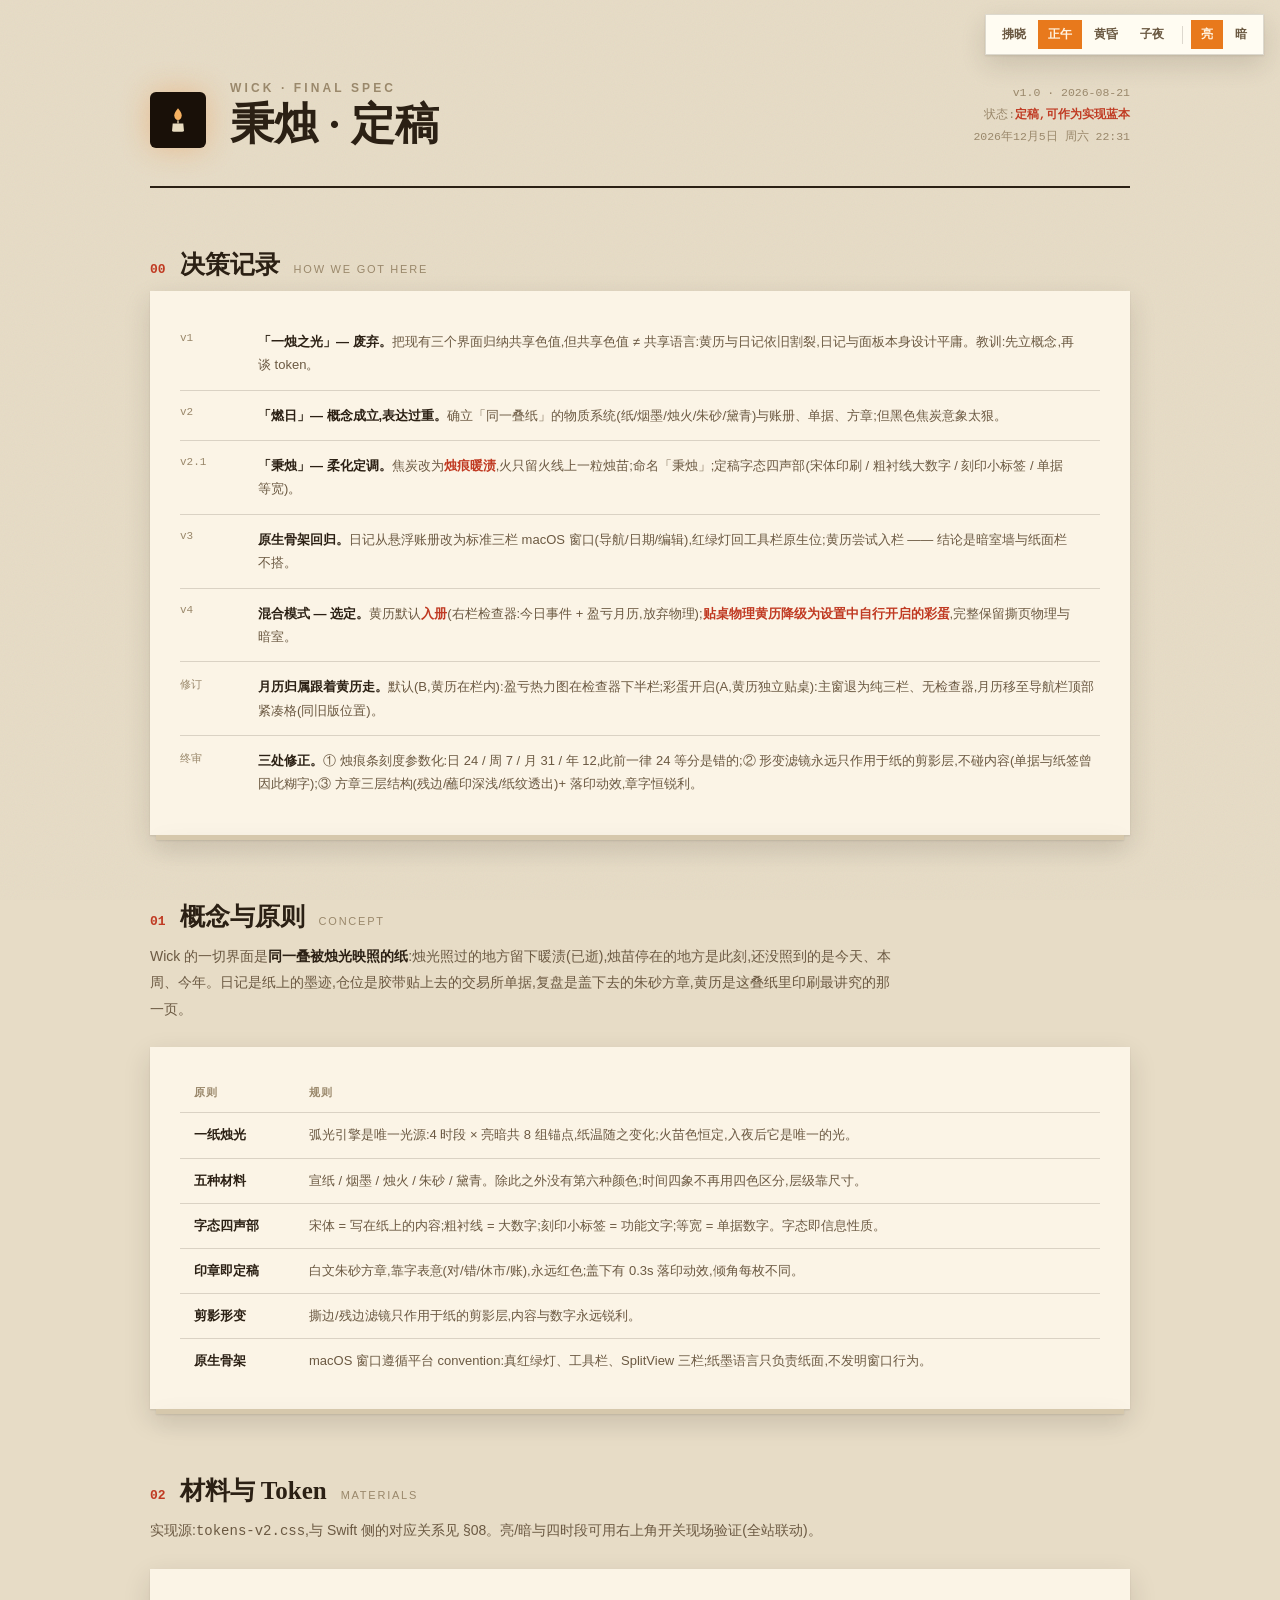
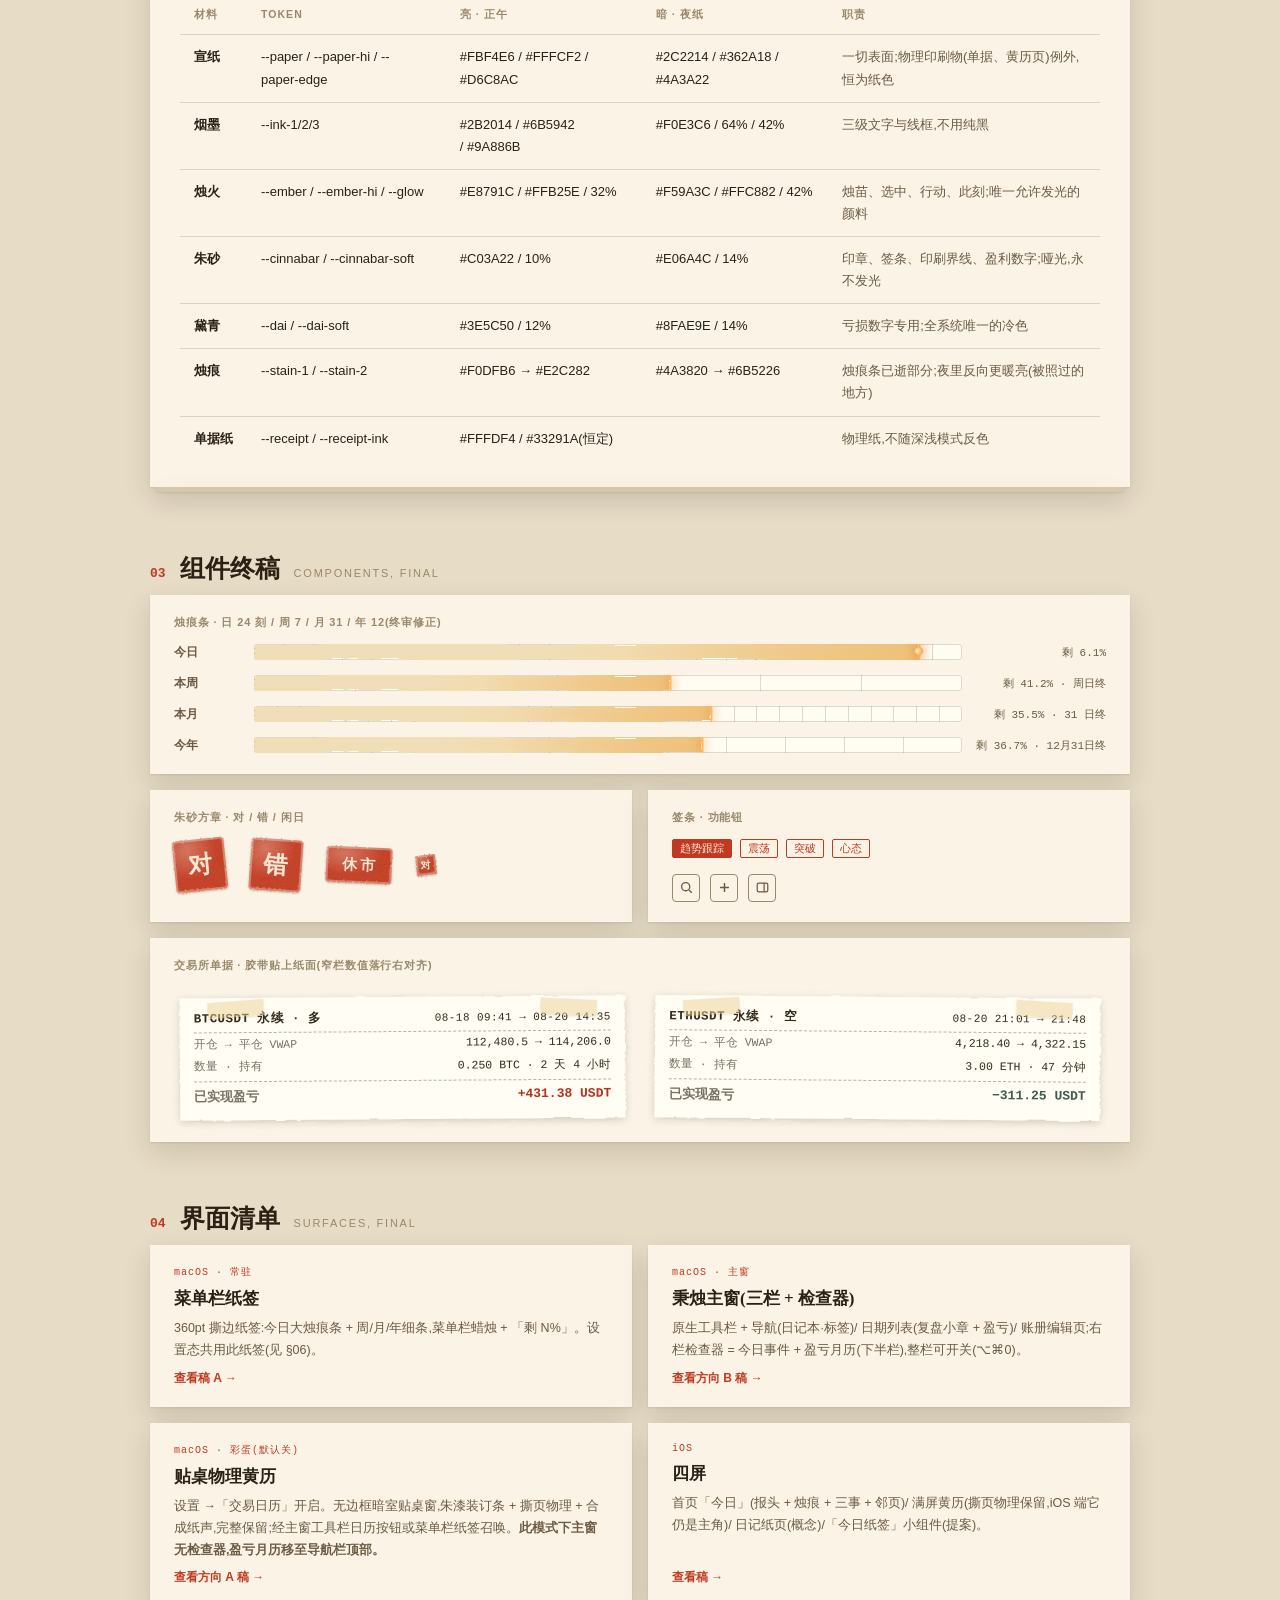
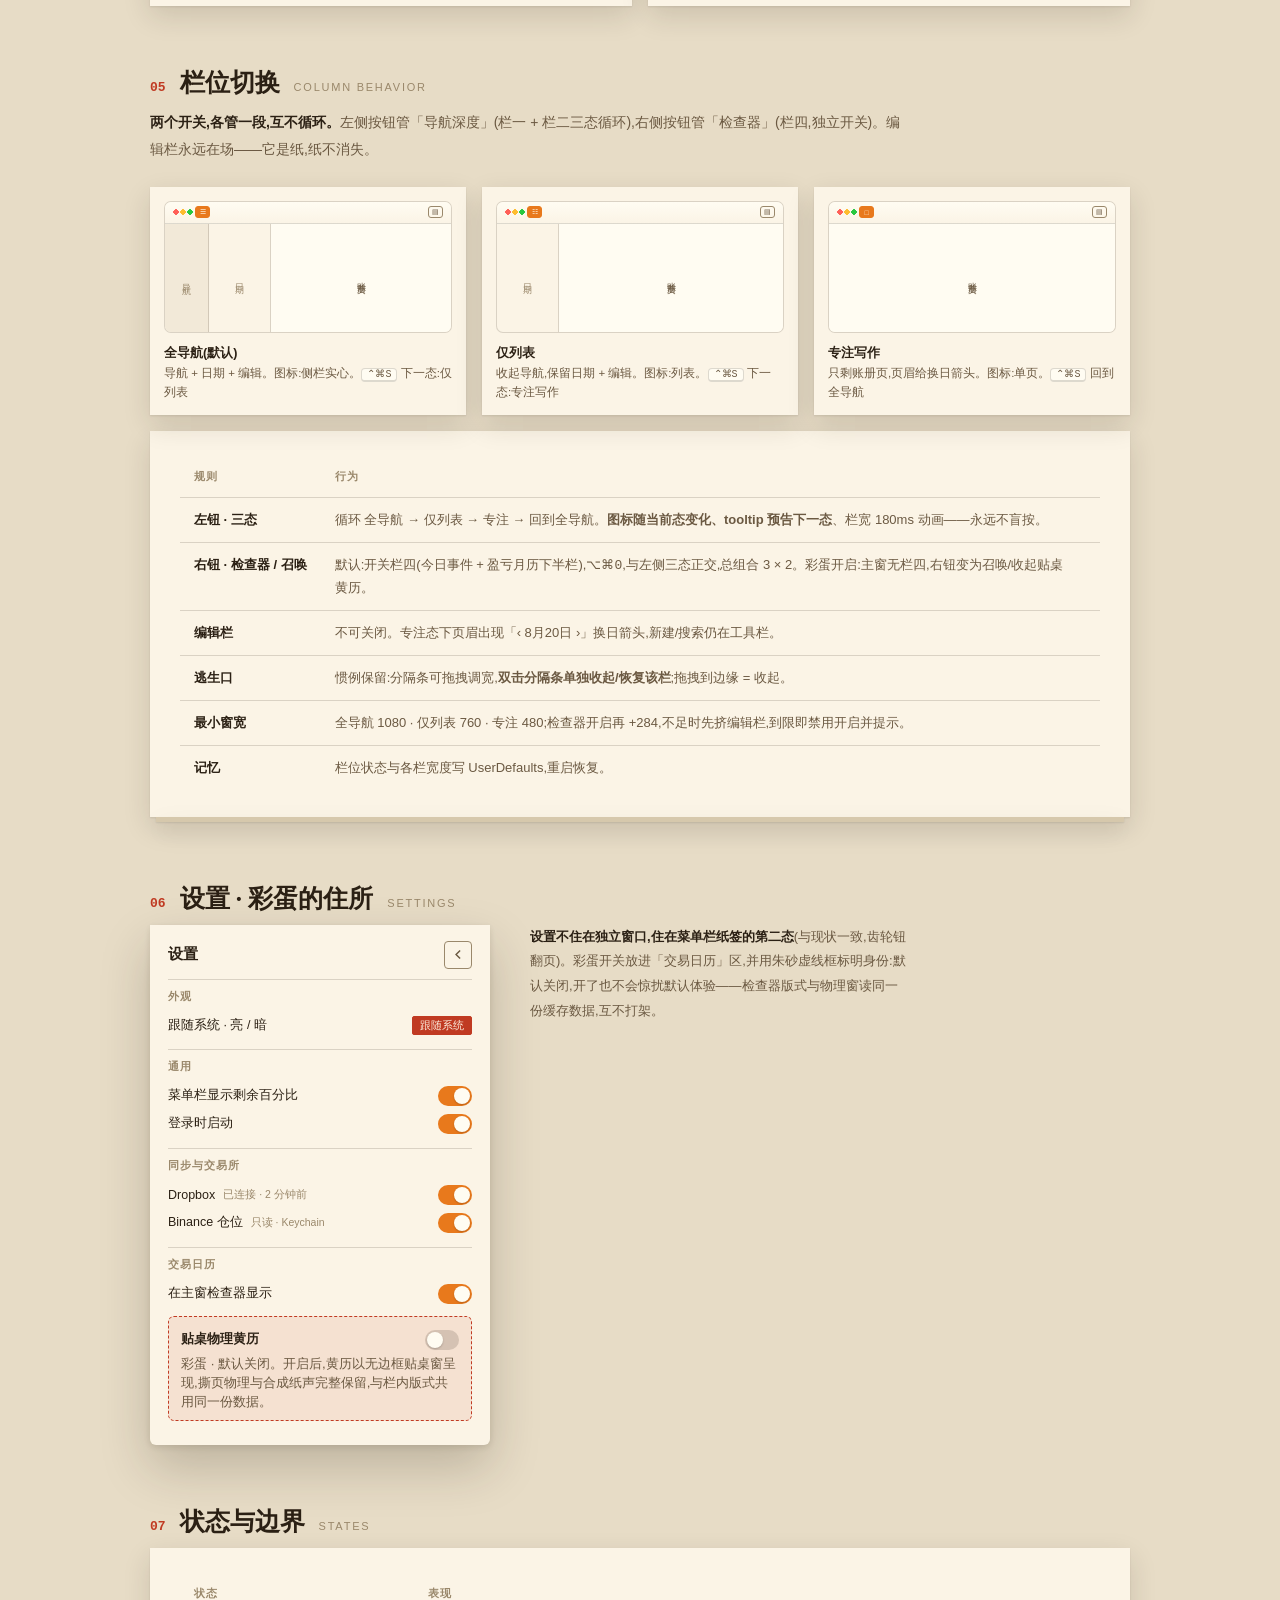
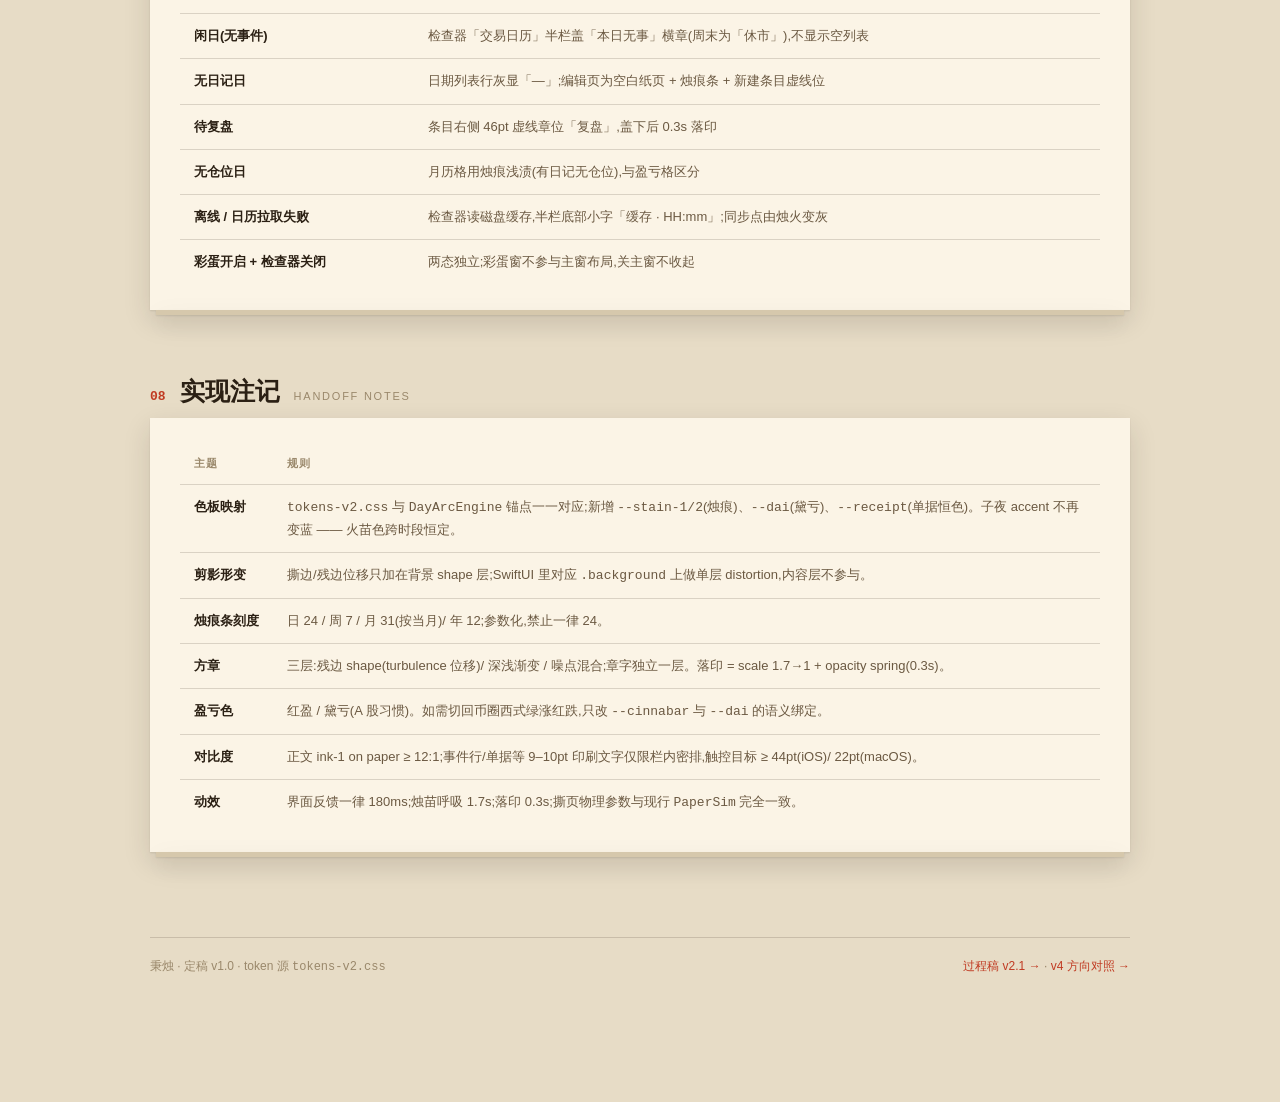
==== designs/wick-design-language/final.html @ bffd726d "Apply the Wick print-and-paper design language to the journal window - Replace NavigationSplitView w" ====
<!DOCTYPE html>
<html lang="zh" data-scheme="light" data-phase="day">
<head>
<meta charset="UTF-8">
<meta name="viewport" content="width=device-width, initial-scale=1">
<title>秉烛 · 设计定稿 v1.0 — Wick</title>
<link rel="stylesheet" href="tokens-v2.css">
<style>
  * { margin: 0; padding: 0; box-sizing: border-box; }
  body { font-family: var(--f-ui); color: var(--ink-1); background: var(--desk); min-height: 100vh; text-wrap: pretty; }
  .grain-layer { position: fixed; inset: 0; pointer-events: none; opacity: var(--grain-opacity); }
  .page { position: relative; z-index: 1; max-width: 1060px; margin: 0 auto; padding: 56px 40px 120px; }

  .theme-bar { position: fixed; top: 14px; right: 16px; z-index: 50; display: flex; gap: 8px; align-items: center;
    padding: 5px 6px; background: var(--paper-hi); border: 1px solid var(--rule); box-shadow: var(--sh-page); }
  .theme-bar .grp { display: flex; gap: 2px; }
  .theme-bar button { font-family: var(--f-ui); font-size: 12px; font-weight: 600; color: var(--ink-2); background: transparent; border: none; cursor: pointer; padding: 6px 10px; transition: all 0.18s ease; }
  .theme-bar button:hover { color: var(--ink-1); }
  .theme-bar button.is-on { background: var(--ember); color: #FFF3E0; }
  .theme-bar .sep { width: 1px; height: 18px; background: var(--rule); }

  .masthead { padding: 26px 0 38px; border-bottom: 2px solid var(--ink-1); display: flex; align-items: flex-end; gap: 24px; }
  .flame-mark { width: 56px; height: 56px; display: grid; place-items: center; background: var(--char-1); border-radius: 6px; box-shadow: 0 0 30px var(--glow); flex: none; }
  .masthead h1 { font-family: var(--f-print); font-size: 44px; font-weight: 900; line-height: 1.05; }
  .masthead h1 small { font-family: var(--f-ui); font-size: 12px; font-weight: 600; letter-spacing: 0.26em; color: var(--ink-3); display: block; margin-bottom: 7px; }
  .masthead .meta { margin-left: auto; text-align: right; font-family: var(--f-mono); font-size: 11.5px; color: var(--ink-3); line-height: 1.9; }
  .masthead .meta b { color: var(--cinnabar); }

  section { margin-top: 60px; }
  .sec-head { display: flex; align-items: baseline; gap: 14px; margin-bottom: 10px; }
  .sec-head .no { font-family: var(--f-mono); font-size: 13px; color: var(--cinnabar); font-weight: 700; }
  .sec-head h2 { font-family: var(--f-print); font-size: 25px; font-weight: 900; }
  .sec-head .en { font-size: 11px; letter-spacing: 0.16em; text-transform: uppercase; color: var(--ink-3); }
  .lead { color: var(--ink-2); font-size: 14px; line-height: 1.9; max-width: 760px; margin-bottom: 24px; }
  .lead b { color: var(--ink-1); }

  .sheet { background: var(--paper); box-shadow: var(--sh-page); padding: 26px 30px; }
  .sheet-edge { height: 5px; margin: 0 6px; background: var(--paper-edge); box-shadow: var(--sh-page); }

  table.spec { width: 100%; border-collapse: collapse; font-size: 13px; }
  table.spec th, table.spec td { padding: 11px 14px; text-align: left; border-bottom: 1px solid var(--rule); vertical-align: top; line-height: 1.7; }
  table.spec th { font-size: 10.5px; letter-spacing: 0.1em; color: var(--ink-3); text-transform: uppercase; }
  table.spec tr:last-child td { border-bottom: none; }
  table.spec td:first-child { white-space: nowrap; font-weight: 700; }
  table.spec td .mono { font-family: var(--f-mono); font-size: 11.5px; }
  table.spec td.dim { color: var(--ink-2); }

  /* 决策记录 */
  .decisions { display: flex; flex-direction: column; }
  .dec { display: flex; gap: 16px; padding: 13px 0; border-bottom: 1px solid var(--rule); }
  .dec:last-child { border-bottom: none; }
  .dec .dv { flex: none; width: 62px; font-family: var(--f-mono); font-size: 11px; color: var(--ink-3); padding-top: 2px; }
  .dec .dt { flex: 1; font-size: 13px; line-height: 1.8; color: var(--ink-2); }
  .dec .dt b { color: var(--ink-1); }
  .dec .dt .kept { color: var(--cinnabar); font-weight: 700; }

  /* 组件陈列 */
  .comps { display: grid; grid-template-columns: 1fr 1fr; gap: 16px; }
  .comp { background: var(--paper); box-shadow: var(--sh-page); padding: 20px 24px; }
  .comp > h4 { font-size: 11px; color: var(--ink-3); letter-spacing: 0.08em; margin-bottom: 14px; font-weight: 700; text-transform: uppercase; }
  .comp.wide { grid-column: 1 / -1; }
  .mini-strips { display: flex; flex-direction: column; gap: 14px; }
  .mini-strips .row { display: flex; align-items: center; gap: 14px; }
  .mini-strips .lbl { width: 66px; font-size: 12px; font-weight: 700; color: var(--ink-2); flex: none; }
  .mini-strips .burnstrip { height: 16px; flex: 1; }
  .mini-strips .val { width: 130px; text-align: right; font-family: var(--f-mono); font-size: 11px; color: var(--ink-2); flex: none; }
  .chop-row { display: flex; gap: 24px; align-items: center; flex-wrap: wrap; }

  /* IA 界面清单 */
  .ia { display: grid; grid-template-columns: 1fr 1fr; gap: 16px; }
  .ia-card { background: var(--paper); box-shadow: var(--sh-page); padding: 20px 24px; display: flex; flex-direction: column; gap: 8px; }
  .ia-card .ia-tag { font-family: var(--f-mono); font-size: 10px; color: var(--cinnabar); letter-spacing: 0.1em; }
  .ia-card h3 { font-family: var(--f-print); font-size: 17px; font-weight: 900; }
  .ia-card p { font-size: 12.5px; color: var(--ink-2); line-height: 1.75; }
  .ia-card a { color: var(--cinnabar); text-decoration: none; font-size: 12px; font-weight: 700; margin-top: auto; }

  /* 设置纸签 mock */
  .set-wrap { display: flex; gap: 40px; align-items: flex-start; flex-wrap: wrap; }
  .set-slip { width: 340px; background: var(--paper); box-shadow: var(--sh-lift); border-radius: 0 0 6px 6px; padding: 16px 18px 14px; position: relative; }
  .set-slip::before { content: ""; position: absolute; inset: 0; border-radius: 0 0 6px 6px; filter: url(#f-torn-top); pointer-events: none; }
  .set-slip > * { position: relative; }
  .set-h { display: flex; align-items: center; gap: 10px; padding-bottom: 10px; border-bottom: 1px solid var(--rule); }
  .set-h .t { font-size: 15px; font-weight: 800; }
  .set-h .back-b { margin-left: auto; }
  .set-sec { padding: 10px 0; border-bottom: 1px solid var(--rule); }
  .set-sec:last-child { border-bottom: none; }
  .set-sec .sh { font-size: 10.5px; font-weight: 700; letter-spacing: 0.1em; color: var(--ink-3); margin-bottom: 8px; }
  .set-row { display: flex; align-items: center; gap: 8px; font-size: 12.5px; padding: 4px 0; color: var(--ink-1); }
  .set-row small { color: var(--ink-3); font-size: 10.5px; line-height: 1.6; }
  .toggle { margin-left: auto; width: 34px; height: 20px; border-radius: 10px; background: var(--rule); position: relative; flex: none; }
  .toggle::after { content: ""; position: absolute; top: 2px; left: 2px; width: 16px; height: 16px; border-radius: 50%; background: var(--paper-hi); box-shadow: 0 1px 2px rgba(0,0,0,0.2); }
  .toggle.on { background: var(--ember); }
  .toggle.on::after { left: 16px; }
  .easter { background: var(--cinnabar-soft); border: 1px dashed var(--cinnabar); border-radius: 6px; padding: 9px 12px; margin-top: 8px; }
  .easter .set-row { font-weight: 700; }
  .easter small { color: var(--ink-2); }
  .set-note { max-width: 380px; font-size: 13px; color: var(--ink-2); line-height: 1.9; }
  .set-note b { color: var(--ink-1); }

  /* 栏位切换示意 */
  .sketches { display: grid; grid-template-columns: repeat(3, 1fr); gap: 16px; margin-bottom: 16px; }
  .sk { background: var(--paper); box-shadow: var(--sh-page); padding: 14px 14px 12px; }
  .sk .sk-win { height: 132px; border: 1px solid var(--rule); border-radius: 7px; overflow: hidden; display: flex; flex-direction: column; background: var(--paper); }
  .sk .sk-tb { height: 22px; flex: none; display: flex; align-items: center; gap: 6px; padding: 0 8px 0 30px; border-bottom: 1px solid var(--rule);
    background: linear-gradient(180deg, var(--paper-hi), var(--paper)); position: relative; }
  .sk .sk-tb::before { content: ""; position: absolute; left: 8px; top: 50%; transform: translateY(-50%); width: 20px; height: 6px;
    background:
      radial-gradient(circle 2.6px at 3px 50%, #FF5F57 98%, transparent),
      radial-gradient(circle 2.6px at 10px 50%, #FEBC2E 98%, transparent),
      radial-gradient(circle 2.6px at 17px 50%, #28C840 98%, transparent);
    background-repeat: no-repeat; }
  .sk .sk-tb .sk-btn { width: 15px; height: 12px; border-radius: 3px; border: 1px solid var(--ink-3); display: grid; place-items: center; color: var(--ink-2); font-size: 7px; }
  .sk .sk-tb .sk-btn.on { background: var(--ember); border-color: var(--ember); color: #FFF3E0; }
  .sk .sk-tb .sk-sp { flex: 1; }
  .sk .sk-cols { flex: 1; display: flex; }
  .sk .sk-col { border-right: 1px solid var(--rule); display: grid; place-items: center; font-size: 9px; color: var(--ink-3);
    writing-mode: vertical-rl; letter-spacing: 0.2em; position: relative; }
  .sk .sk-col:last-child { border-right: none; }
  .sk .sk-col.nav { width: 44px; background: color-mix(in srgb, var(--paper) 55%, var(--desk) 45%); }
  .sk .sk-col.list { width: 62px; }
  .sk .sk-col.edit { flex: 1; background: var(--paper-hi); color: var(--ink-2); }
  .sk .sk-col.insp { width: 40px; background: var(--paper); }
  .sk .sk-col.insp::after { content: ""; position: absolute; top: 6px; left: 8px; right: 8px; height: 4px; background: var(--cinnabar); border-radius: 2px; }
  .sk .sk-cap { margin-top: 10px; font-size: 11.5px; color: var(--ink-2); line-height: 1.7; }
  .sk .sk-cap b { color: var(--ink-1); display: block; font-size: 12.5px; }
  .sk .sk-cap kbd { font-family: var(--f-mono); font-size: 10px; background: var(--paper-hi); border: 1px solid var(--rule); border-bottom-width: 2px; border-radius: 4px; padding: 0 5px; }

  footer { margin-top: 80px; padding-top: 20px; border-top: 1px solid var(--rule); display: flex; justify-content: space-between; font-size: 12px; color: var(--ink-3); }
  footer a { color: var(--cinnabar); text-decoration: none; }
</style>
</head>
<body>
<div class="grain-layer grain"></div>

<svg width="0" height="0" style="position: absolute;" aria-hidden="true">
  <filter id="f-char" x="-5%" y="-30%" width="110%" height="160%">
    <feTurbulence type="fractalNoise" baseFrequency="0.012 0.35" numOctaves="3" seed="7" result="n"/>
    <feDisplacementMap in="SourceGraphic" in2="n" scale="7" xChannelSelector="R" yChannelSelector="G"/>
  </filter>
  <filter id="f-torn" x="-5%" y="-12%" width="110%" height="124%">
    <feTurbulence type="fractalNoise" baseFrequency="0.035 0.28" numOctaves="3" seed="11" result="n"/>
    <feDisplacementMap in="SourceGraphic" in2="n" scale="3.2" xChannelSelector="R" yChannelSelector="G"/>
  </filter>
  <filter id="f-seal" x="-8%" y="-8%" width="116%" height="116%">
    <feTurbulence type="fractalNoise" baseFrequency="0.55" numOctaves="2" seed="9" result="n"/>
    <feDisplacementMap in="SourceGraphic" in2="n" scale="2.4"/>
  </filter>
  <filter id="f-torn-top" x="-5%" y="-30%" width="110%" height="130%">
    <feTurbulence type="fractalNoise" baseFrequency="0.05 0.09" numOctaves="2" seed="4" result="n"/>
    <feDisplacementMap in="SourceGraphic" in2="n" scale="3.5"/>
  </filter>
</svg>

<div class="theme-bar">
  <div class="grp">
    <button data-set-phase="dawn">拂晓</button>
    <button data-set-phase="day">正午</button>
    <button data-set-phase="dusk">黄昏</button>
    <button data-set-phase="night">子夜</button>
  </div>
  <div class="sep"></div>
  <div class="grp">
    <button data-set-scheme="light">亮</button>
    <button data-set-scheme="dark">暗</button>
  </div>
</div>

<div class="page">

  <header class="masthead">
    <div class="flame-mark">
      <svg width="28" height="28" viewBox="0 0 18 18" fill="none" aria-hidden="true">
        <path d="M9 1.4 C7.6 3.1 6.6 4.6 6.6 6.1 C6.6 7.8 7.7 9 9 9 C10.3 9 11.4 7.8 11.4 6.1 C11.4 4.6 10.4 3.1 9 1.4 Z" fill="#F7B261"/>
        <rect x="8.5" y="9.2" width="1" height="2" fill="#C9B795"/>
        <path d="M5.6 11.2 L12.4 11.2 L12.8 15.6 Q12.85 16.6 11.6 16.6 L6.4 16.6 Q5.15 16.6 5.2 15.6 Z" fill="#E8DCC0"/>
      </svg>
    </div>
    <h1><small>WICK · FINAL SPEC</small>秉烛 · 定稿</h1>
    <div class="meta">
      v1.0 · 2026-08-21<br>
      状态:<b>定稿,可作为实现蓝本</b><br>
      <span data-clock></span>
    </div>
  </header>

  <!-- ==================== 00 决策记录 ==================== -->
  <section data-screen-label="决策记录">
    <div class="sec-head"><span class="no">00</span><h2>决策记录</h2><span class="en">How we got here</span></div>
    <div class="sheet">
      <div class="decisions">
        <div class="dec"><div class="dv">v1</div><div class="dt"><b>「一烛之光」— 废弃。</b>把现有三个界面归纳共享色值,但共享色值 ≠ 共享语言:黄历与日记依旧割裂,日记与面板本身设计平庸。教训:先立概念,再谈 token。</div></div>
        <div class="dec"><div class="dv">v2</div><div class="dt"><b>「燃日」— 概念成立,表达过重。</b>确立「同一叠纸」的物质系统(纸/烟墨/烛火/朱砂/黛青)与账册、单据、方章;但黑色焦炭意象太狠。</div></div>
        <div class="dec"><div class="dv">v2.1</div><div class="dt"><b>「秉烛」— 柔化定调。</b>焦炭改为<span class="kept">烛痕暖渍</span>,火只留火线上一粒烛苗;命名「秉烛」;定稿字态四声部(宋体印刷 / 粗衬线大数字 / 刻印小标签 / 单据等宽)。</div></div>
        <div class="dec"><div class="dv">v3</div><div class="dt"><b>原生骨架回归。</b>日记从悬浮账册改为标准三栏 macOS 窗口(导航/日期/编辑),红绿灯回工具栏原生位;黄历尝试入栏 —— 结论是暗室墙与纸面栏不搭。</div></div>
        <div class="dec"><div class="dv">v4</div><div class="dt"><b>混合模式 — 选定。</b>黄历默认<span class="kept">入册</span>(右栏检查器:今日事件 + 盈亏月历,放弃物理);<span class="kept">贴桌物理黄历降级为设置中自行开启的彩蛋</span>,完整保留撕页物理与暗室。</div></div>
        <div class="dec"><div class="dv">修订</div><div class="dt"><b>月历归属跟着黄历走。</b>默认(B,黄历在栏内):盈亏热力图在检查器下半栏;彩蛋开启(A,黄历独立贴桌):主窗退为纯三栏、无检查器,月历移至导航栏顶部紧凑格(同旧版位置)。</div></div>
        <div class="dec"><div class="dv">终审</div><div class="dt"><b>三处修正。</b>① 烛痕条刻度参数化:日 24 / 周 7 / 月 31 / 年 12,此前一律 24 等分是错的;② 形变滤镜永远只作用于纸的剪影层,不碰内容(单据与纸签曾因此糊字);③ 方章三层结构(残边/蘸印深浅/纸纹透出)+ 落印动效,章字恒锐利。</div></div>
      </div>
    </div>
    <div class="sheet-edge"></div>
  </section>

  <!-- ==================== 01 概念与原则 ==================== -->
  <section data-screen-label="概念">
    <div class="sec-head"><span class="no">01</span><h2>概念与原则</h2><span class="en">Concept</span></div>
    <p class="lead">Wick 的一切界面是<b>同一叠被烛光映照的纸</b>:烛光照过的地方留下暖渍(已逝),烛苗停在的地方是此刻,还没照到的是今天、本周、今年。日记是纸上的墨迹,仓位是胶带贴上去的交易所单据,复盘是盖下去的朱砂方章,黄历是这叠纸里印刷最讲究的那一页。</p>
    <div class="sheet">
      <table class="spec">
        <tr><th>原则</th><th>规则</th></tr>
        <tr><td>一纸烛光</td><td class="dim">弧光引擎是唯一光源:4 时段 × 亮暗共 8 组锚点,纸温随之变化;火苗色恒定,入夜后它是唯一的光。</td></tr>
        <tr><td>五种材料</td><td class="dim">宣纸 / 烟墨 / 烛火 / 朱砂 / 黛青。除此之外没有第六种颜色;时间四象不再用四色区分,层级靠尺寸。</td></tr>
        <tr><td>字态四声部</td><td class="dim">宋体 = 写在纸上的内容;粗衬线 = 大数字;刻印小标签 = 功能文字;等宽 = 单据数字。字态即信息性质。</td></tr>
        <tr><td>印章即定稿</td><td class="dim">白文朱砂方章,靠字表意(对/错/休市/账),永远红色;盖下有 0.3s 落印动效,倾角每枚不同。</td></tr>
        <tr><td>剪影形变</td><td class="dim">撕边/残边滤镜只作用于纸的剪影层,内容与数字永远锐利。</td></tr>
        <tr><td>原生骨架</td><td class="dim">macOS 窗口遵循平台 convention:真红绿灯、工具栏、SplitView 三栏;纸墨语言只负责纸面,不发明窗口行为。</td></tr>
      </table>
    </div>
    <div class="sheet-edge"></div>
  </section>

  <!-- ==================== 02 材料与 Token ==================== -->
  <section data-screen-label="材料">
    <div class="sec-head"><span class="no">02</span><h2>材料与 Token</h2><span class="en">Materials</span></div>
    <p class="lead">实现源:<code>tokens-v2.css</code>,与 Swift 侧的对应关系见 §08。亮/暗与四时段可用右上角开关现场验证(全站联动)。</p>
    <div class="sheet">
      <table class="spec">
        <tr><th>材料</th><th>Token</th><th>亮 · 正午</th><th>暗 · 夜纸</th><th>职责</th></tr>
        <tr><td>宣纸</td><td class="mono">--paper / --paper-hi / --paper-edge</td><td class="mono">#FBF4E6 / #FFFCF2 / #D6C8AC</td><td class="mono">#2C2214 / #362A18 / #4A3A22</td><td class="dim">一切表面;物理印刷物(单据、黄历页)例外,恒为纸色</td></tr>
        <tr><td>烟墨</td><td class="mono">--ink-1/2/3</td><td class="mono">#2B2014 / #6B5942 / #9A886B</td><td class="mono">#F0E3C6 / 64% / 42%</td><td class="dim">三级文字与线框,不用纯黑</td></tr>
        <tr><td>烛火</td><td class="mono">--ember / --ember-hi / --glow</td><td class="mono">#E8791C / #FFB25E / 32%</td><td class="mono">#F59A3C / #FFC882 / 42%</td><td class="dim">烛苗、选中、行动、此刻;唯一允许发光的颜料</td></tr>
        <tr><td>朱砂</td><td class="mono">--cinnabar / --cinnabar-soft</td><td class="mono">#C03A22 / 10%</td><td class="mono">#E06A4C / 14%</td><td class="dim">印章、签条、印刷界线、盈利数字;哑光,永不发光</td></tr>
        <tr><td>黛青</td><td class="mono">--dai / --dai-soft</td><td class="mono">#3E5C50 / 12%</td><td class="mono">#8FAE9E / 14%</td><td class="dim">亏损数字专用;全系统唯一的冷色</td></tr>
        <tr><td>烛痕</td><td class="mono">--stain-1 / --stain-2</td><td class="mono">#F0DFB6 → #E2C282</td><td class="mono">#4A3820 → #6B5226</td><td class="dim">烛痕条已逝部分;夜里反向更暖亮(被照过的地方)</td></tr>
        <tr><td>单据纸</td><td class="mono">--receipt / --receipt-ink</td><td class="mono" colspan="2">#FFFDF4 / #33291A(恒定)</td><td class="dim">物理纸,不随深浅模式反色</td></tr>
      </table>
    </div>
    <div class="sheet-edge"></div>
  </section>

  <!-- ==================== 03 组件终稿 ==================== -->
  <section data-screen-label="组件">
    <div class="sec-head"><span class="no">03</span><h2>组件终稿</h2><span class="en">Components, final</span></div>
    <div class="comps">
      <div class="comp wide">
        <h4>烛痕条 · 日 24 刻 / 周 7 / 月 31 / 年 12(终审修正)</h4>
        <div class="mini-strips">
          <div class="row"><span class="lbl">今日</span><div class="burnstrip" data-burn-day style="--p: 61%;"><div class="char"></div><div class="emberline"></div><div class="flame"></div></div><span class="val">剩 <span data-burn-day-label>39</span>%</span></div>
          <div class="row"><span class="lbl">本周</span><div class="burnstrip" style="--p: 58.8%; --ticks: 7;"><div class="char"></div><div class="emberline"></div></div><span class="val">剩 41.2% · 周日终</span></div>
          <div class="row"><span class="lbl">本月</span><div class="burnstrip" style="--p: 64.5%; --ticks: 31;"><div class="char"></div><div class="emberline"></div></div><span class="val">剩 35.5% · 31 日终</span></div>
          <div class="row"><span class="lbl">今年</span><div class="burnstrip" style="--p: 63.3%; --ticks: 12;"><div class="char"></div><div class="emberline"></div></div><span class="val">剩 36.7% · 12月31日终</span></div>
        </div>
      </div>
      <div class="comp">
        <h4>朱砂方章 · 对 / 错 / 闲日</h4>
        <div class="chop-row">
          <span class="chop" style="width: 52px; height: 52px; font-size: 24px;"><span>对</span></span>
          <span class="chop" style="width: 52px; height: 52px; font-size: 24px; transform: rotate(4deg);"><span>错</span></span>
          <span class="chop" style="width: 66px; height: 36px; font-size: 15px; letter-spacing: 0.2em; padding-left: 0.2em; transform: rotate(2.5deg);"><span>休市</span></span>
          <span class="chop" style="width: 20px; height: 20px; font-size: 10px;"><span>对</span></span>
        </div>
      </div>
      <div class="comp">
        <h4>签条 · 功能钮</h4>
        <div style="display: flex; gap: 8px; flex-wrap: wrap; margin-bottom: 16px;">
          <span class="ptag on">趋势跟踪</span><span class="ptag">震荡</span><span class="ptag">突破</span><span class="ptag">心态</span>
        </div>
        <div style="display: flex; gap: 10px;">
          <button class="inkbtn"><svg viewBox="0 0 16 16" fill="none" stroke="currentColor" stroke-width="1.6"><circle cx="7" cy="7" r="5"/><path d="M11 11l3.5 3.5"/></svg></button>
          <button class="inkbtn"><svg viewBox="0 0 16 16" fill="none" stroke="currentColor" stroke-width="1.8"><path d="M8 2.5v11M2.5 8h11"/></svg></button>
          <button class="inkbtn"><svg viewBox="0 0 16 16" fill="none" stroke="currentColor" stroke-width="1.5"><rect x="1.5" y="2.5" width="13" height="11" rx="2"/><path d="M10 2.5v11"/></svg></button>
        </div>
      </div>
      <div class="comp wide">
        <h4>交易所单据 · 胶带贴上纸面(窄栏数值落行右对齐)</h4>
        <div style="display: grid; grid-template-columns: 1fr 1fr; gap: 4px 18px;">
          <div class="receipt">
            <div class="r-head"><b>BTCUSDT 永续 · 多</b><span>08-18 09:41 → 08-20 14:35</span></div>
            <div class="r-row"><span>开仓 → 平仓 VWAP</span><span>112,480.5 → 114,206.0</span></div>
            <div class="r-row"><span>数量 · 持有</span><span>0.250 BTC · 2 天 4 小时</span></div>
            <div class="r-row r-total"><span>已实现盈亏</span><span class="up">+431.38 USDT</span></div>
          </div>
          <div class="receipt" style="transform: rotate(0.5deg);">
            <div class="r-head"><b>ETHUSDT 永续 · 空</b><span>08-20 21:01 → 21:48</span></div>
            <div class="r-row"><span>开仓 → 平仓 VWAP</span><span>4,218.40 → 4,322.15</span></div>
            <div class="r-row"><span>数量 · 持有</span><span>3.00 ETH · 47 分钟</span></div>
            <div class="r-row r-total"><span>已实现盈亏</span><span class="down">−311.25 USDT</span></div>
          </div>
        </div>
      </div>
    </div>
  </section>

  <!-- ==================== 04 界面清单 ==================== -->
  <section data-screen-label="界面清单">
    <div class="sec-head"><span class="no">04</span><h2>界面清单</h2><span class="en">Surfaces, final</span></div>
    <div class="ia">
      <div class="ia-card">
        <span class="ia-tag">macOS · 常驻</span>
        <h3>菜单栏纸签</h3>
        <p>360pt 撕边纸签:今日大烛痕条 + 周/月/年细条,菜单栏蜡烛 + 「剩 N%」。设置态共用此纸签(见 §06)。</p>
        <a href="v2-macos.html">查看稿 A →</a>
      </div>
      <div class="ia-card">
        <span class="ia-tag">macOS · 主窗</span>
        <h3>秉烛主窗(三栏 + 检查器)</h3>
        <p>原生工具栏 + 导航(日记本·标签)/ 日期列表(复盘小章 + 盈亏)/ 账册编辑页;右栏检查器 = 今日事件 + 盈亏月历(下半栏),整栏可开关(⌥⌘0)。</p>
        <a href="v4-directions.html">查看方向 B 稿 →</a>
      </div>
      <div class="ia-card">
        <span class="ia-tag">macOS · 彩蛋(默认关)</span>
        <h3>贴桌物理黄历</h3>
        <p>设置 →「交易日历」开启。无边框暗室贴桌窗,朱漆装订条 + 撕页物理 + 合成纸声,完整保留;经主窗工具栏日历按钮或菜单栏纸签召唤。<b>此模式下主窗无检查器,盈亏月历移至导航栏顶部。</b></p>
        <a href="v4-directions.html">查看方向 A 稿 →</a>
      </div>
      <div class="ia-card">
        <span class="ia-tag">iOS</span>
        <h3>四屏</h3>
        <p>首页「今日」(报头 + 烛痕 + 三事 + 邻页)/ 满屏黄历(撕页物理保留,iOS 端它仍是主角)/ 日记纸页(概念)/「今日纸签」小组件(提案)。</p>
        <a href="v2-ios.html">查看稿 →</a>
      </div>
    </div>
  </section>

  <!-- ==================== 05 栏位切换 ==================== -->
  <section data-screen-label="栏位切换">
    <div class="sec-head"><span class="no">05</span><h2>栏位切换</h2><span class="en">Column behavior</span></div>
    <p class="lead"><b>两个开关,各管一段,互不循环。</b>左侧按钮管「导航深度」(栏一 + 栏二三态循环),右侧按钮管「检查器」(栏四,独立开关)。编辑栏永远在场——它是纸,纸不消失。</p>
    <div class="sketches">
      <div class="sk">
        <div class="sk-win">
          <div class="sk-tb"><span class="sk-btn on">☰</span><span class="sk-sp"></span><span class="sk-btn">▤</span></div>
          <div class="sk-cols"><div class="sk-col nav">导航</div><div class="sk-col list">日期</div><div class="sk-col edit">账册页</div></div>
        </div>
        <div class="sk-cap"><b>全导航(默认)</b>导航 + 日期 + 编辑。图标:侧栏实心。<kbd>⌃⌘S</kbd> 下一态:仅列表</div>
      </div>
      <div class="sk">
        <div class="sk-win">
          <div class="sk-tb"><span class="sk-btn on">☷</span><span class="sk-sp"></span><span class="sk-btn">▤</span></div>
          <div class="sk-cols"><div class="sk-col list">日期</div><div class="sk-col edit">账册页</div></div>
        </div>
        <div class="sk-cap"><b>仅列表</b>收起导航,保留日期 + 编辑。图标:列表。<kbd>⌃⌘S</kbd> 下一态:专注写作</div>
      </div>
      <div class="sk">
        <div class="sk-win">
          <div class="sk-tb"><span class="sk-btn on">□</span><span class="sk-sp"></span><span class="sk-btn">▤</span></div>
          <div class="sk-cols"><div class="sk-col edit">账册页</div></div>
        </div>
        <div class="sk-cap"><b>专注写作</b>只剩账册页,页眉给换日箭头。图标:单页。<kbd>⌃⌘S</kbd> 回到全导航</div>
      </div>
    </div>
    <div class="sheet">
      <table class="spec">
        <tr><th>规则</th><th>行为</th></tr>
        <tr><td>左钮 · 三态</td><td class="dim">循环 全导航 → 仅列表 → 专注 → 回到全导航。<b>图标随当前态变化、tooltip 预告下一态</b>、栏宽 180ms 动画——永远不盲按。</td></tr>
        <tr><td>右钮 · 检查器 / 召唤</td><td class="dim">默认:开关栏四(今日事件 + 盈亏月历下半栏),<kbd>⌥⌘0</kbd>,与左侧三态正交,总组合 3 × 2。彩蛋开启:主窗无栏四,右钮变为召唤/收起贴桌黄历。</td></tr>
        <tr><td>编辑栏</td><td class="dim">不可关闭。专注态下页眉出现「‹ 8月20日 ›」换日箭头,新建/搜索仍在工具栏。</td></tr>
        <tr><td>逃生口</td><td class="dim">惯例保留:分隔条可拖拽调宽,<b>双击分隔条单独收起/恢复该栏</b>;拖拽到边缘 = 收起。</td></tr>
        <tr><td>最小窗宽</td><td class="dim">全导航 1080 · 仅列表 760 · 专注 480;检查器开启再 +284,不足时先挤编辑栏,到限即禁用开启并提示。</td></tr>
        <tr><td>记忆</td><td class="dim">栏位状态与各栏宽度写 UserDefaults,重启恢复。</td></tr>
      </table>
    </div>
    <div class="sheet-edge"></div>
  </section>

  <!-- ==================== 06 设置与彩蛋 ==================== -->
  <section data-screen-label="设置">
    <div class="sec-head"><span class="no">06</span><h2>设置 · 彩蛋的住所</h2><span class="en">Settings</span></div>
    <div class="set-wrap">
      <div class="set-slip">
        <div class="set-h">
          <div class="t">设置</div>
          <button class="inkbtn back-b"><svg viewBox="0 0 16 16" fill="none" stroke="currentColor" stroke-width="1.8"><path d="M10 3L5 8l5 5"/></svg></button>
        </div>
        <div class="set-sec">
          <div class="sh">外观</div>
          <div class="set-row">跟随系统 · 亮 / 暗<span style="margin-left:auto;" class="ptag on">跟随系统</span></div>
        </div>
        <div class="set-sec">
          <div class="sh">通用</div>
          <div class="set-row">菜单栏显示剩余百分比<span class="toggle on"></span></div>
          <div class="set-row">登录时启动<span class="toggle on"></span></div>
        </div>
        <div class="set-sec">
          <div class="sh">同步与交易所</div>
          <div class="set-row">Dropbox<small>已连接 · 2 分钟前</small><span class="toggle on"></span></div>
          <div class="set-row">Binance 仓位<small>只读 · Keychain</small><span class="toggle on"></span></div>
        </div>
        <div class="set-sec">
          <div class="sh">交易日历</div>
          <div class="set-row">在主窗检查器显示<span class="toggle on"></span></div>
          <div class="easter">
            <div class="set-row">贴桌物理黄历<span class="toggle"></span></div>
            <small>彩蛋 · 默认关闭。开启后,黄历以无边框贴桌窗呈现,撕页物理与合成纸声完整保留,与栏内版式共用同一份数据。</small>
          </div>
        </div>
      </div>
      <div class="set-note">
        <b>设置不住在独立窗口,住在菜单栏纸签的第二态</b>(与现状一致,齿轮钮翻页)。彩蛋开关放进「交易日历」区,并用朱砂虚线框标明身份:默认关闭,开了也不会惊扰默认体验——检查器版式与物理窗读同一份缓存数据,互不打架。
      </div>
    </div>
  </section>

  <!-- ==================== 07 状态与边界 ==================== -->
  <section data-screen-label="状态">
    <div class="sec-head"><span class="no">07</span><h2>状态与边界</h2><span class="en">States</span></div>
    <div class="sheet">
      <table class="spec">
        <tr><th>状态</th><th>表现</th></tr>
        <tr><td>闲日(无事件)</td><td class="dim">检查器「交易日历」半栏盖「本日无事」横章(周末为「休市」),不显示空列表</td></tr>
        <tr><td>无日记日</td><td class="dim">日期列表行灰显「—」;编辑页为空白纸页 + 烛痕条 + 新建条目虚线位</td></tr>
        <tr><td>待复盘</td><td class="dim">条目右侧 46pt 虚线章位「复盘」,盖下后 0.3s 落印</td></tr>
        <tr><td>无仓位日</td><td class="dim">月历格用烛痕浅渍(有日记无仓位),与盈亏格区分</td></tr>
        <tr><td>离线 / 日历拉取失败</td><td class="dim">检查器读磁盘缓存,半栏底部小字「缓存 · HH:mm」;同步点由烛火变灰</td></tr>
        <tr><td>彩蛋开启 + 检查器关闭</td><td class="dim">两态独立;彩蛋窗不参与主窗布局,关主窗不收起</td></tr>
      </table>
    </div>
    <div class="sheet-edge"></div>
  </section>

  <!-- ==================== 08 实现注记 ==================== -->
  <section data-screen-label="实现">
    <div class="sec-head"><span class="no">08</span><h2>实现注记</h2><span class="en">Handoff notes</span></div>
    <div class="sheet">
      <table class="spec">
        <tr><th>主题</th><th>规则</th></tr>
        <tr><td>色板映射</td><td class="dim"><code>tokens-v2.css</code> 与 <code>DayArcEngine</code> 锚点一一对应;新增 <code>--stain-1/2</code>(烛痕)、<code>--dai</code>(黛亏)、<code>--receipt</code>(单据恒色)。子夜 accent 不再变蓝 —— 火苗色跨时段恒定。</td></tr>
        <tr><td>剪影形变</td><td class="dim">撕边/残边位移只加在背景 shape 层;SwiftUI 里对应 <code>.background</code> 上做单层 distortion,内容层不参与。</td></tr>
        <tr><td>烛痕条刻度</td><td class="dim">日 24 / 周 7 / 月 31(按当月)/ 年 12;参数化,禁止一律 24。</td></tr>
        <tr><td>方章</td><td class="dim">三层:残边 shape(turbulence 位移)/ 深浅渐变 / 噪点混合;章字独立一层。落印 = scale 1.7→1 + opacity spring(0.3s)。</td></tr>
        <tr><td>盈亏色</td><td class="dim">红盈 / 黛亏(A 股习惯)。如需切回币圈西式绿涨红跌,只改 <code>--cinnabar</code> 与 <code>--dai</code> 的语义绑定。</td></tr>
        <tr><td>对比度</td><td class="dim">正文 ink-1 on paper ≥ 12:1;事件行/单据等 9–10pt 印刷文字仅限栏内密排,触控目标 ≥ 44pt(iOS)/ 22pt(macOS)。</td></tr>
        <tr><td>动效</td><td class="dim">界面反馈一律 180ms;烛苗呼吸 1.7s;落印 0.3s;撕页物理参数与现行 <code>PaperSim</code> 完全一致。</td></tr>
      </table>
    </div>
    <div class="sheet-edge"></div>
  </section>

  <footer>
    <span>秉烛 · 定稿 v1.0 · token 源 <code>tokens-v2.css</code></span>
    <span><a href="v2.html">过程稿 v2.1 →</a> · <a href="v4-directions.html">v4 方向对照 →</a></span>
  </footer>
</div>

<script src="theme.js"></script>
</body>
</html>
---- designs/wick-design-language/tokens-v2.css ----
/* ==========================================================================
   Wick 设计语言 2.1 ·「秉烛 By Candlelight」 Design Tokens
   --------------------------------------------------------------------------
   一切界面都是同一叠正在被烛火烧掉的纸。

   时间 = 烛光照过的暖渍(--stain / --ember 烛苗)
   记录 = 纸上的墨迹(宋体)
   数据 = 贴上去的交易所单据(物理纸,暗色下不反色)
   定稿 = 朱砂方章(白文篆刻,永远红色,靠字表意)
   盈亏 = 红盈 / 黛亏(A 股习惯)
   暗色 = 夜里的纸:唯一光源是烛火,火苗色恒定,纸温随弧光变化

   切换:<html data-scheme="light|dark" data-phase="dawn|day|dusk|night">
   ========================================================================== */

/* ---------- 基准:light · day ---------- */
:root {
  --desk: #E7DCC6;              /* 纸下的桌面 */
  --paper: #FBF4E6;             /* 纸页 */
  --paper-hi: #FFFCF2;          /* 最上层纸 */
  --paper-edge: #D6C8AC;        /* 纸叠侧面 */
  --ink-1: #2B2014;
  --ink-2: #6B5942;
  --ink-3: #9A886B;
  --rule: rgba(43, 32, 20, 0.16);
  --ember: #E8791C;             /* 火苗 / 行动 / 此刻 */
  --ember-hi: #FFB25E;
  --glow: rgba(232, 121, 28, 0.32);
  --cinnabar: #C03A22;          /* 朱砂:印章、签条、盈 */
  --cinnabar-press: #A8321E;
  --cinnabar-soft: rgba(192, 58, 34, 0.1);
  --dai: #3E5C50;               /* 黛青:亏 */
  --dai-soft: rgba(62, 92, 80, 0.12);
  --char-1: #191008;            /* 烛印方砖(火苗衬底) */
  --stain-1: #F0DFB6;           /* 烛痕:已逝时间的暖渍(浅端) */
  --stain-2: #E2C282;           /* 烛痕(靠火线一端,烘得更暖) */
  --ash: rgba(74, 42, 16, 0.28);
  --tape: rgba(238, 210, 150, 0.5);
  --receipt: #FFFDF4;           /* 单据物理纸(恒定) */
  --receipt-ink: #33291A;
  --wall: #241A12;              /* 黄历的墙 */
  --sh-page: 0 1px 2px rgba(43, 32, 20, 0.1), 0 10px 26px rgba(43, 32, 20, 0.14);
  --sh-lift: 0 2px 6px rgba(43, 32, 20, 0.12), 0 22px 50px rgba(43, 32, 20, 0.22);
  --f-print: "Songti SC", "STSong", "HiraMinProN-W6", "Noto Serif SC", serif;
  --f-disp: ui-serif, "New York", "Songti SC", serif;
  --f-ui: ui-rounded, "SF Pro Rounded", -apple-system, "PingFang SC", "Noto Sans SC", sans-serif;
  --f-mono: ui-monospace, "SF Mono", "Menlo", monospace;
  --grain-opacity: 0.06;
}

/* ---------- light · 弧光变奏:火苗恒定,纸温变化 ---------- */
[data-phase="dawn"]:not([data-scheme="dark"]) {
  --desk: #EBDACB; --paper: #FBF0E4; --paper-hi: #FFFAF1; --paper-edge: #DBC4B2;
  --ink-1: #33231C; --ink-2: #715850; --ink-3: #9C7F71;
  --ember: #E06A38; --glow: rgba(224, 106, 56, 0.3);
}
[data-phase="dusk"]:not([data-scheme="dark"]) {
  --desk: #E5D2B0; --paper: #FAEEDA; --paper-hi: #FFF9EA; --paper-edge: #D3BE98;
  --ink-1: #2E2112; --ink-2: #6B5136; --ink-3: #94764F;
  --ember: #E07412; --glow: rgba(224, 116, 18, 0.34);
}
[data-phase="night"]:not([data-scheme="dark"]) {
  --desk: #D9D3C4; --paper: #EDE8DB; --paper-hi: #F5F1E6; --paper-edge: #C0B8A4;
  --ink-1: #29241B; --ink-2: #5E5747; --ink-3: #8A8171;
  --ember: #E8862B; --glow: rgba(232, 134, 43, 0.3);
}

/* ---------- dark:夜里的纸,烛火是唯一光源 ---------- */
[data-scheme="dark"] {
  --desk: #191209;
  --paper: #2C2214;
  --paper-hi: #362A18;
  --paper-edge: #4A3A22;
  --ink-1: #F0E3C6;
  --ink-2: rgba(240, 227, 198, 0.64);
  --ink-3: rgba(240, 227, 198, 0.42);
  --rule: rgba(240, 227, 198, 0.14);
  --ember: #F59A3C;
  --ember-hi: #FFC882;
  --glow: rgba(245, 154, 60, 0.42);
  --cinnabar: #E06A4C;
  --cinnabar-press: #C0502F;
  --cinnabar-soft: rgba(224, 106, 76, 0.14);
  --dai: #8FAE9E;
  --dai-soft: rgba(143, 174, 158, 0.14);
  --char-1: #0C0703;
  --stain-1: #4A3820;           /* 夜里:烛照过的纸反而更暖亮 */
  --stain-2: #6B5226;
  --ash: rgba(51, 32, 14, 0.5);
  --tape: rgba(220, 190, 130, 0.28);
  --receipt: #F5EEDC;           /* 单据是物理纸,夜里仍是纸 */
  --receipt-ink: #33291A;
  --wall: #100B07;
  --sh-page: 0 1px 2px rgba(0, 0, 0, 0.4), 0 12px 30px rgba(0, 0, 0, 0.5);
  --sh-lift: 0 2px 8px rgba(0, 0, 0, 0.5), 0 26px 60px rgba(0, 0, 0, 0.6);
  --grain-opacity: 0.09;
}
[data-scheme="dark"][data-phase="dawn"] { --paper: #2B2118; --paper-hi: #35291C; --desk: #181110; --ember: #F0A368; }
[data-scheme="dark"][data-phase="dusk"] { --paper: #2E2010; --paper-hi: #382712; --desk: #1B1208; --ember: #F08A2B; }
[data-scheme="dark"][data-phase="night"] { --paper: #241C10; --paper-hi: #2C2214; --desk: #120D07; --ember: #F5A83C; --glow: rgba(245, 168, 60, 0.5); }

/* ==========================================================================
   共享基元
   ========================================================================== */

.grain {
  background-image: url("data:image/svg+xml,%3Csvg xmlns='http://www.w3.org/2000/svg' width='120' height='120'%3E%3Cfilter id='n'%3E%3CfeTurbulence type='fractalNoise' baseFrequency='0.9' numOctaves='2'/%3E%3C/filter%3E%3Crect width='120' height='120' filter='url(%23n)' opacity='1'/%3E%3C/svg%3E");
  background-size: 120px 120px;
}

/* ---- 烛痕条:已逝 = 烛光烘暖的渍,分界 = 一粒烛苗,未来 = 干净刻度纸 ---- */
.burnstrip {
  position: relative;
  overflow: hidden;
  border-radius: 3px;
  background:
    repeating-linear-gradient(90deg, var(--rule) 0 1px, transparent 1px calc(100% / var(--ticks, 24)));
  background-color: var(--paper-hi);
  box-shadow: inset 0 0 0 1px var(--rule);
}
.burnstrip .char {
  position: absolute; top: 0; bottom: 0; left: 0;
  width: var(--p);
  background:
    radial-gradient(120% 220% at 100% 50%, rgba(255, 190, 110, 0.5), transparent 50%),
    linear-gradient(90deg, var(--stain-1) 55%, var(--stain-2));
  filter: url(#f-char);
}
.burnstrip .emberline {
  position: absolute; top: -1px; bottom: -1px;
  left: calc(var(--p) - 1px);
  width: 3px;
  background: linear-gradient(90deg, transparent, #FFB25E 45%, #FFE0A8);
  filter: blur(0.6px);
  box-shadow: 0 0 8px 1.5px var(--glow);
  animation: ember-flicker 2.2s ease-in-out infinite;
}
.burnstrip .flame {
  position: absolute; top: 50%;
  left: var(--p);
  width: 8px; height: 8px;
  border-radius: 50% 50% 50% 0;
  transform: translate(-50%, -62%) rotate(-45deg);
  background: radial-gradient(circle at 35% 35%, #FFF0C8, #FFB25E 60%, #E8791C);
  box-shadow: 0 0 10px 2.5px var(--glow);
  animation: ember-flicker 1.7s ease-in-out infinite;
}
@keyframes ember-flicker {
  0%, 100% { opacity: 1; }
  42% { opacity: 0.72; }
  58% { opacity: 0.92; }
}

/* ---- 朱砂方章:白文篆刻,永远红色,靠字表意 ----
   印泥质感三层:残边(f-seal 置换,只作用于印泥本体)+ 蘸印不匀的深浅 + 纸纹透出颗粒;
   字形保持锐利可读。落印动效:.chop.stamped 重放 0.3s 盖章 */
.chop {
  position: relative;
  display: inline-grid; place-items: center;
  color: #F7E7D2;
  font-family: var(--f-print);
  font-weight: 700;
  transform: rotate(-6deg);
  user-select: none;
}
.chop::before {   /* 印泥本体 */
  content: ""; position: absolute; inset: 0; z-index: 0;
  background:
    radial-gradient(130% 130% at 28% 20%, rgba(247, 231, 210, 0.3), transparent 44%),
    radial-gradient(150% 150% at 50% 55%, transparent 50%, rgba(96, 14, 4, 0.42)),
    var(--cinnabar);
  border-radius: 8%;
  box-shadow: inset 0 0 0 2px rgba(247, 231, 210, 0.38), 0 1px 2px rgba(43, 32, 20, 0.3);
  filter: url(#f-seal);
}
.chop::after {   /* 纸纹从印泥里透出 */
  content: ""; position: absolute; inset: 0; z-index: 0;
  border-radius: 8%;
  background-image: url("data:image/svg+xml,%3Csvg xmlns='http://www.w3.org/2000/svg' width='90' height='90'%3E%3Cfilter id='n'%3E%3CfeTurbulence type='fractalNoise' baseFrequency='0.85' numOctaves='2'/%3E%3C/filter%3E%3Crect width='90' height='90' filter='url(%23n)' opacity='1'/%3E%3C/svg%3E");
  background-size: 90px 90px;
  mix-blend-mode: soft-light;
  opacity: 0.55;
  filter: url(#f-seal);
}
.chop > span { position: relative; z-index: 1; }
.chop.stamped { animation: chop-slam 0.3s cubic-bezier(0.2, 0.9, 0.3, 1.15); }
@keyframes chop-slam {
  0% { transform: rotate(-14deg) scale(1.7); opacity: 0; }
  60% { transform: rotate(-5deg) scale(0.96); opacity: 1; }
  100% { transform: rotate(-6deg) scale(1); }
}

/* ---- 标签签条 ---- */
.ptag {
  display: inline-flex; align-items: center;
  font-family: var(--f-print); font-size: 11px;
  color: var(--cinnabar);
  border: 1px solid var(--cinnabar);
  border-radius: 2px;
  padding: 1px 7px;
  background: transparent;
}
.ptag.on { background: var(--cinnabar); color: #FBEADB; }

/* ---- 交易所单据:撕边物理纸 + 胶带,暗色下不反色 ----
   撕边形变只作用于 ::before 的纸页剪影,文字保持锐利(凭证数字必须可读) */
.receipt {
  position: relative;
  color: var(--receipt-ink);
  font-family: var(--f-mono);
  padding: 12px 14px 10px;
  margin: 10px 6px 4px;
  transform: rotate(-0.4deg);
}
.receipt::before {
  content: "";
  position: absolute; inset: 0;
  background: var(--receipt);
  box-shadow: 0 2px 8px rgba(43, 32, 20, 0.18);
  filter: url(#f-torn);
}
.receipt > * { position: relative; }
.receipt .r-head::before, .receipt .r-head::after {   /* 胶带 */
  content: "";
  position: absolute; top: -9px;
  width: 56px; height: 16px;
  background: var(--tape);
  box-shadow: 0 1px 2px rgba(43, 32, 20, 0.12);
}
.receipt .r-head::before { left: 14px; transform: rotate(-4deg); }
.receipt .r-head::after { right: 14px; transform: rotate(3deg); }
.receipt .r-head { display: flex; justify-content: space-between; align-items: baseline; flex-wrap: wrap; row-gap: 2px; column-gap: 8px; font-size: 11px; letter-spacing: 0.04em;
  border-bottom: 1px dashed rgba(51, 41, 26, 0.35); padding-bottom: 5px; }
.receipt .r-head b { font-size: 12.5px; }
.receipt .r-row { display: flex; justify-content: space-between; flex-wrap: wrap; row-gap: 1px; font-size: 11.5px; padding: 3.5px 0; font-variant-numeric: tabular-nums; }
.receipt .r-row > span:last-child { margin-left: auto; }
.receipt .r-row span:first-child { opacity: 0.66; }
.receipt .r-total { border-top: 1px dashed rgba(51, 41, 26, 0.35); margin-top: 4px; padding-top: 6px; font-weight: 700; font-size: 13px; }
.receipt .up { color: #B0341E; }       /* 红盈(单据恒为纸,用印刷朱砂) */
.receipt .down { color: #3E5C50; }      /* 黛亏 */

/* ---- 功能按钮:刻印小方钮 ---- */
.inkbtn {
  width: 28px; height: 28px;
  display: inline-grid; place-items: center;
  background: transparent;
  border: 1px solid var(--ink-3);
  border-radius: 4px;
  color: var(--ink-2);
  cursor: pointer;
  transition: all 0.18s ease;
}
.inkbtn:hover { border-color: var(--ember); color: var(--ember); box-shadow: 0 0 8px var(--glow); }
.inkbtn svg { width: 13px; height: 13px; }
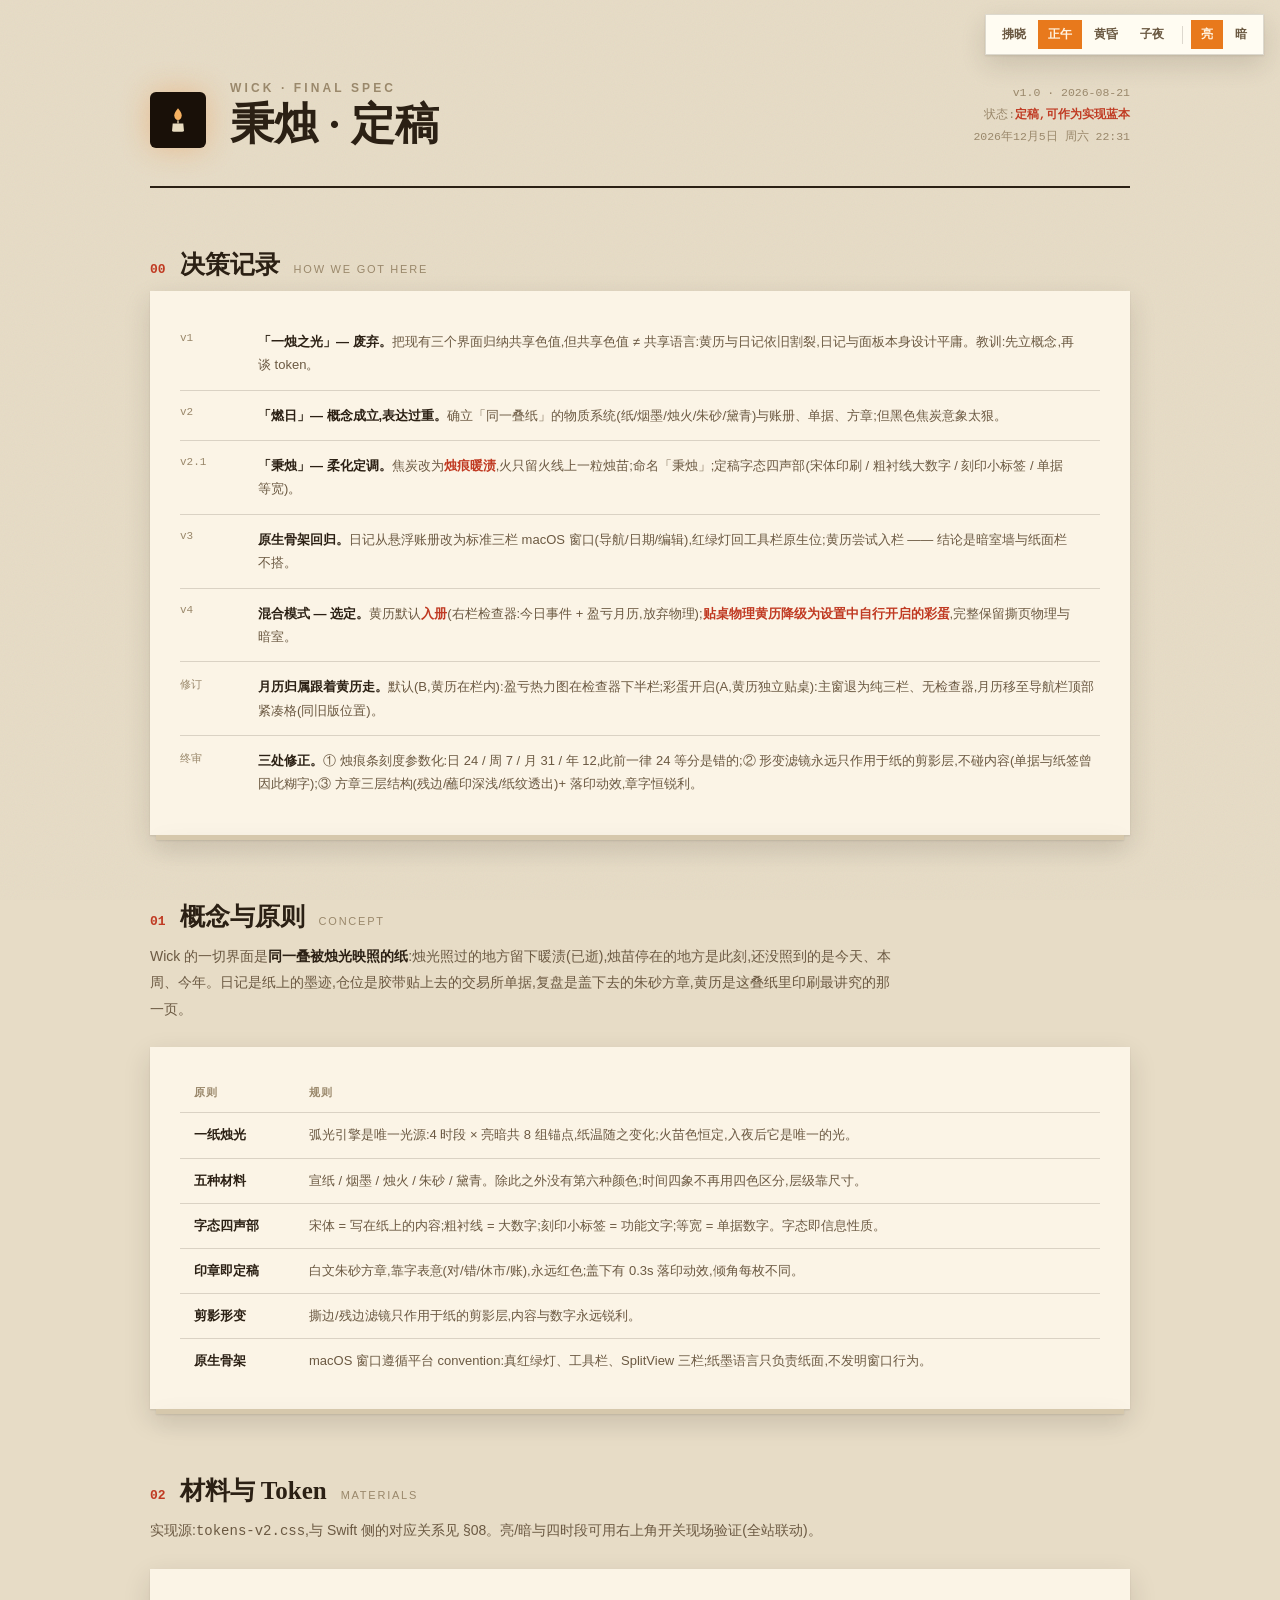
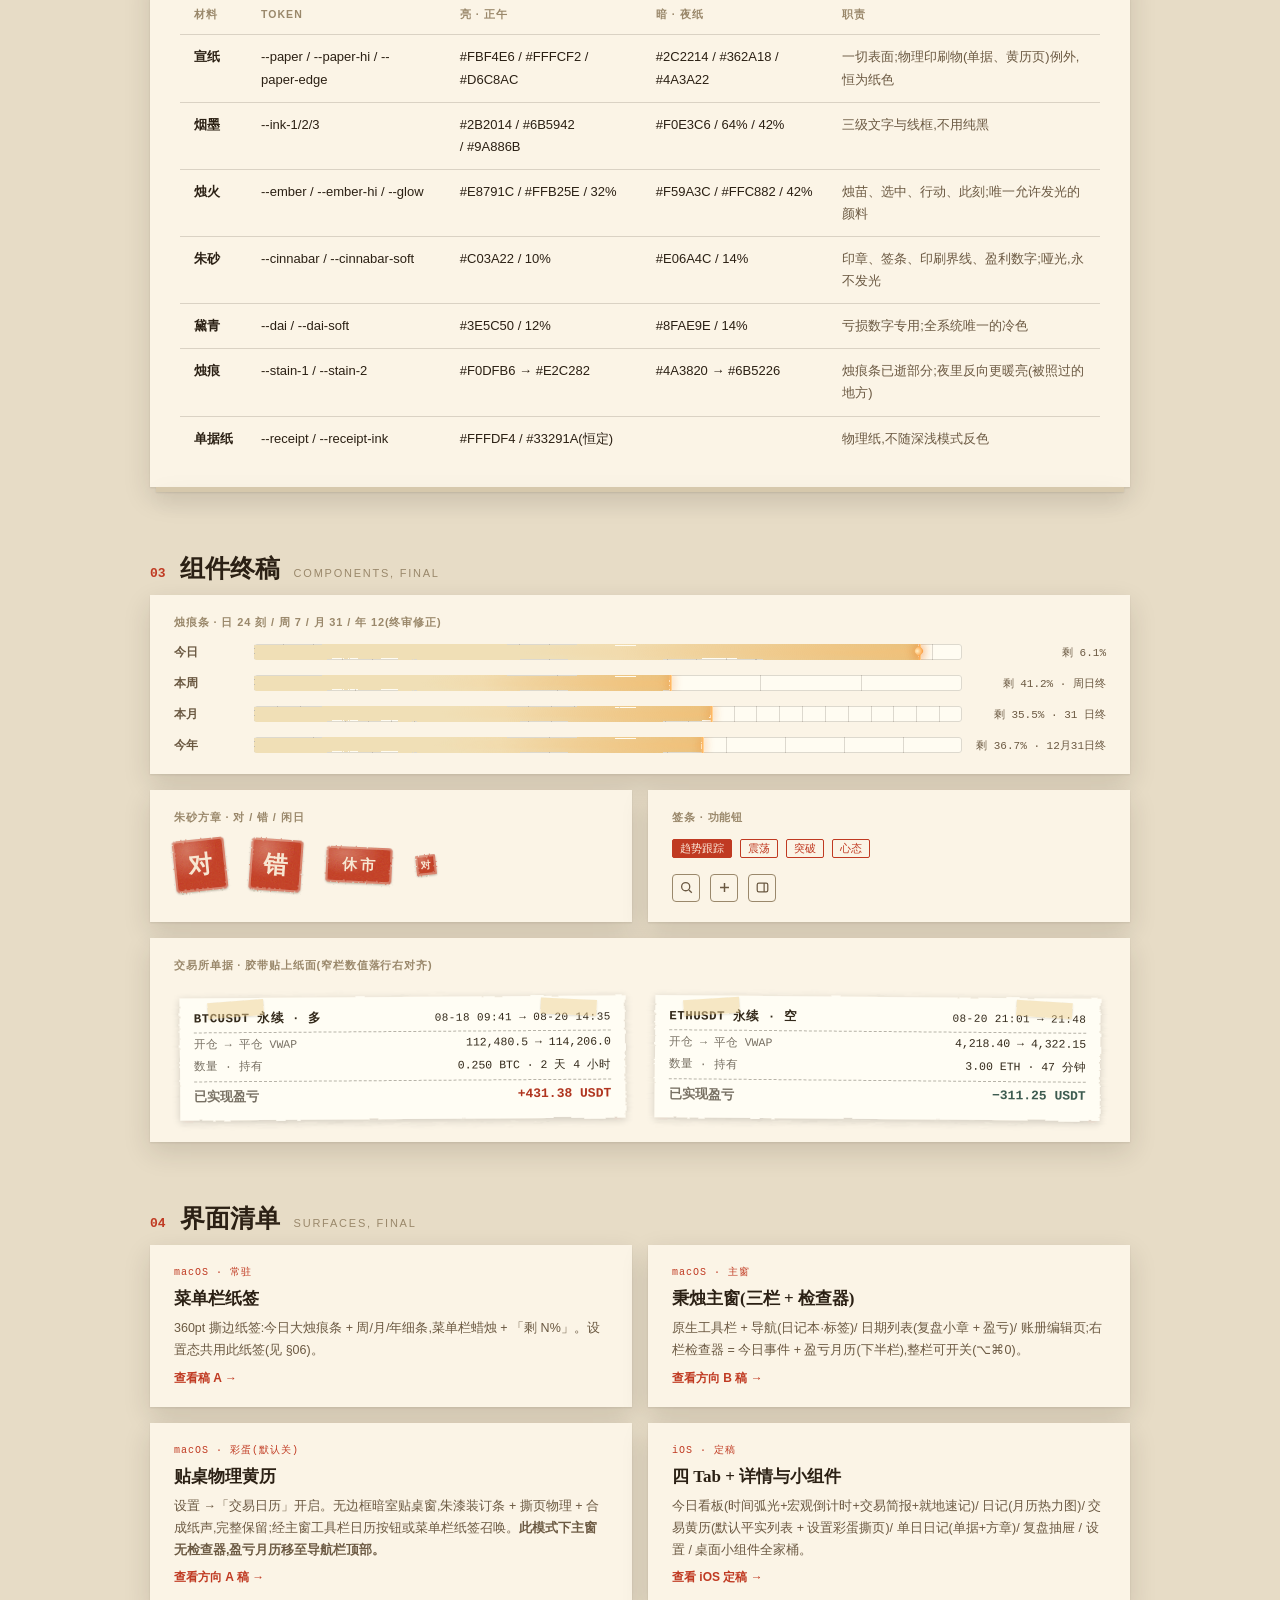
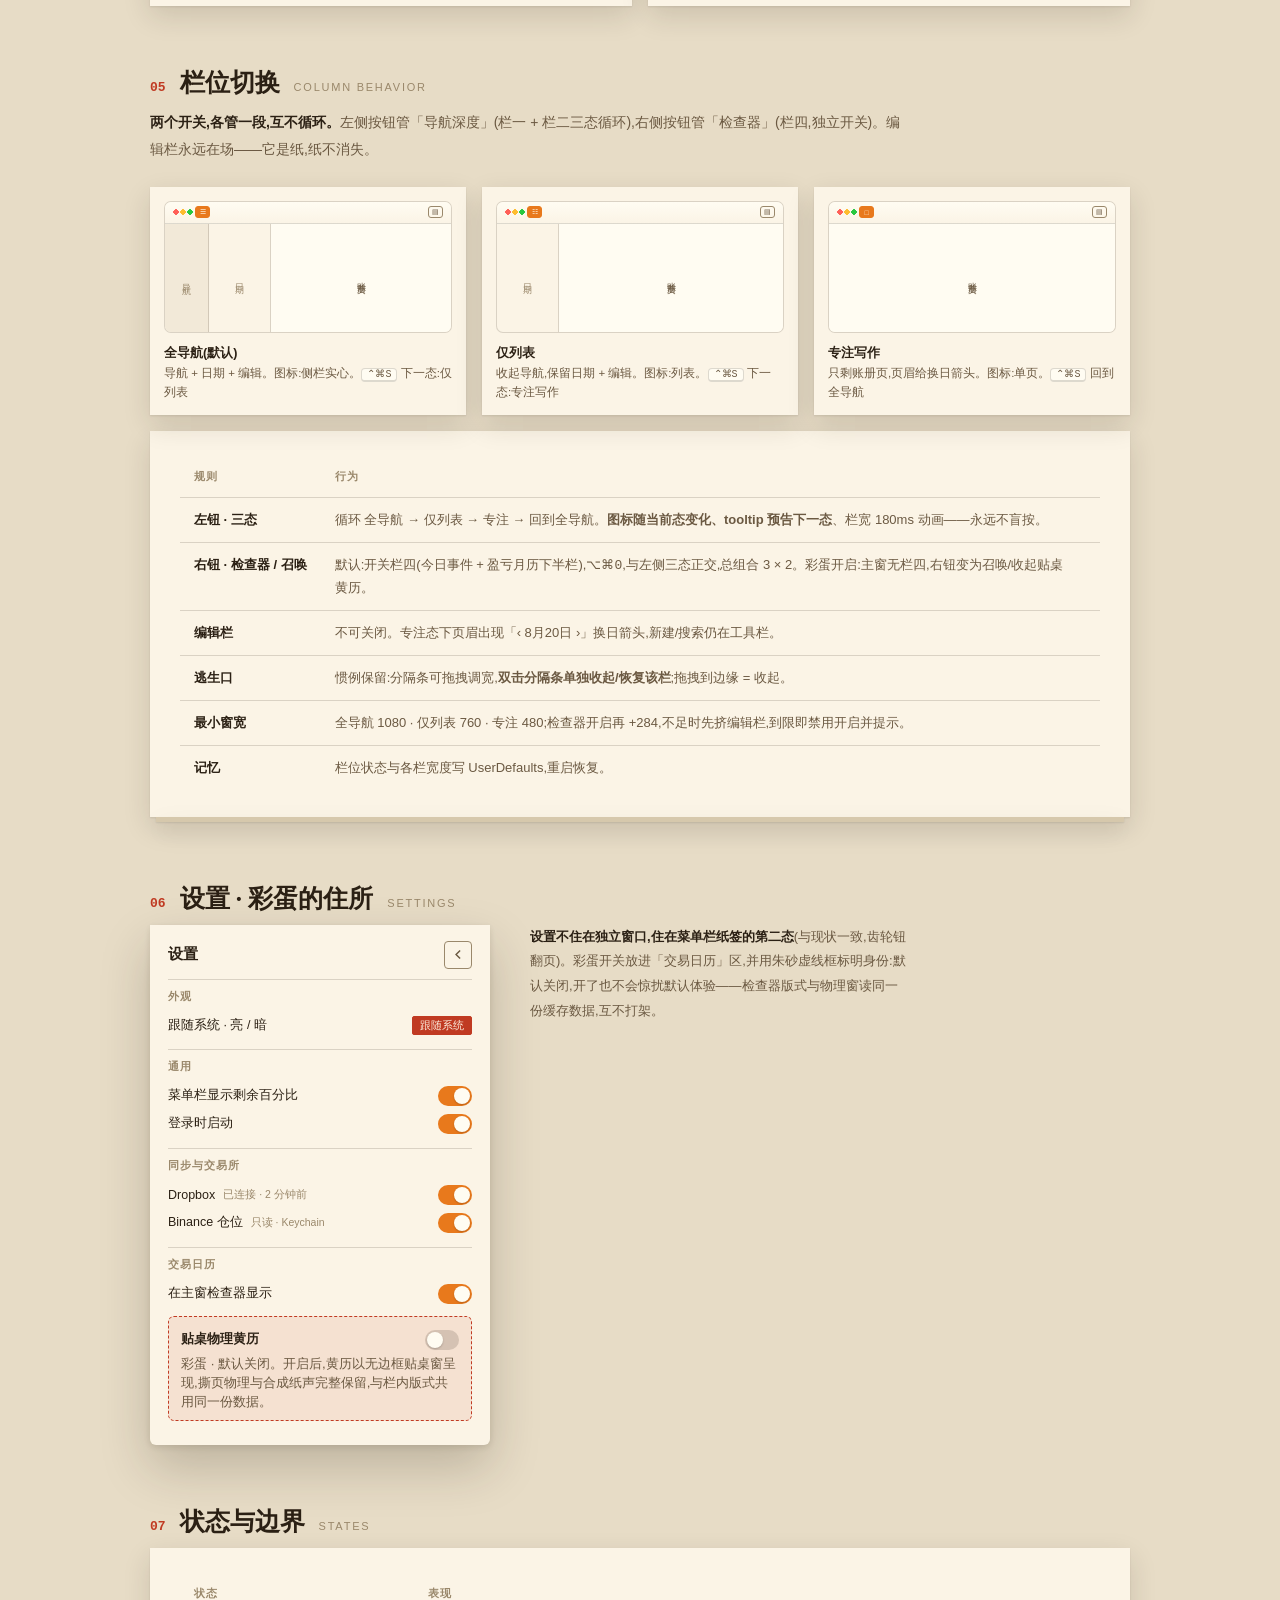
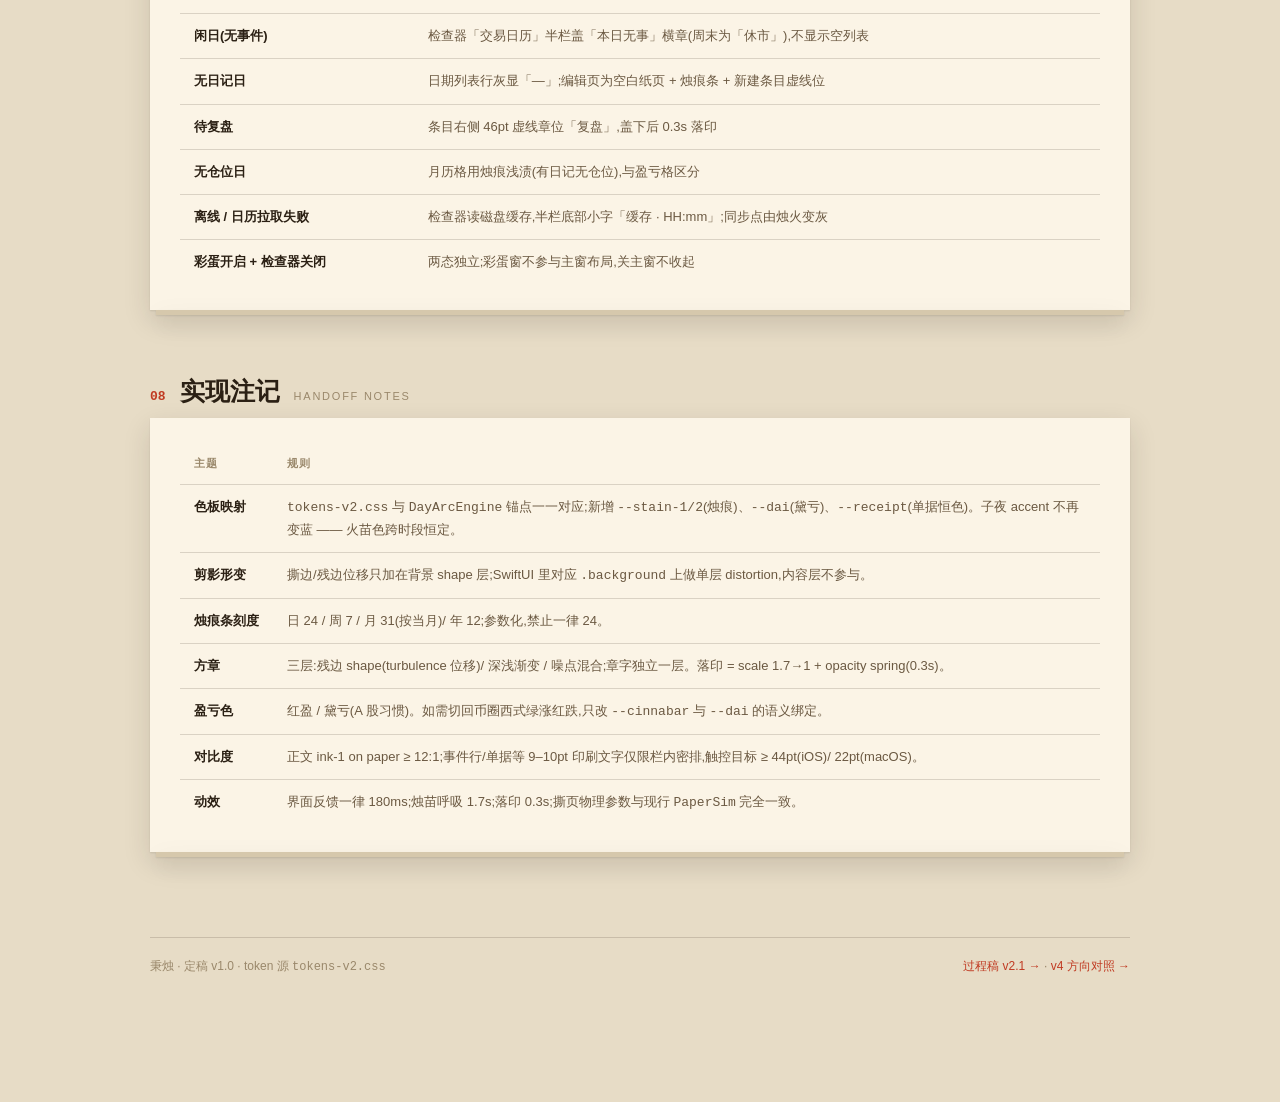
==== commit 68d27bde: "design(ios): add final iOS client design spec (final-ios.html)" ====
--- a/designs/wick-design-language/final.html
+++ b/designs/wick-design-language/final.html
@@ -313,10 +313,10 @@
         <a href="v4-directions.html">查看方向 A 稿 →</a>
       </div>
       <div class="ia-card">
-        <span class="ia-tag">iOS</span>
-        <h3>四屏</h3>
-        <p>首页「今日」(报头 + 烛痕 + 三事 + 邻页)/ 满屏黄历(撕页物理保留,iOS 端它仍是主角)/ 日记纸页(概念)/「今日纸签」小组件(提案)。</p>
-        <a href="v2-ios.html">查看稿 →</a>
+        <span class="ia-tag">iOS · 定稿</span>
+        <h3>四 Tab + 详情与小组件</h3>
+        <p>今日看板(时间弧光+宏观倒计时+交易简报+就地速记)/ 日记(月历热力图)/ 交易黄历(默认平实列表 + 设置彩蛋撕页)/ 单日日记(单据+方章)/ 复盘抽屉 / 设置 / 桌面小组件全家桶。</p>
+        <a href="final-ios.html">查看 iOS 定稿 →</a>
       </div>
     </div>
   </section>
